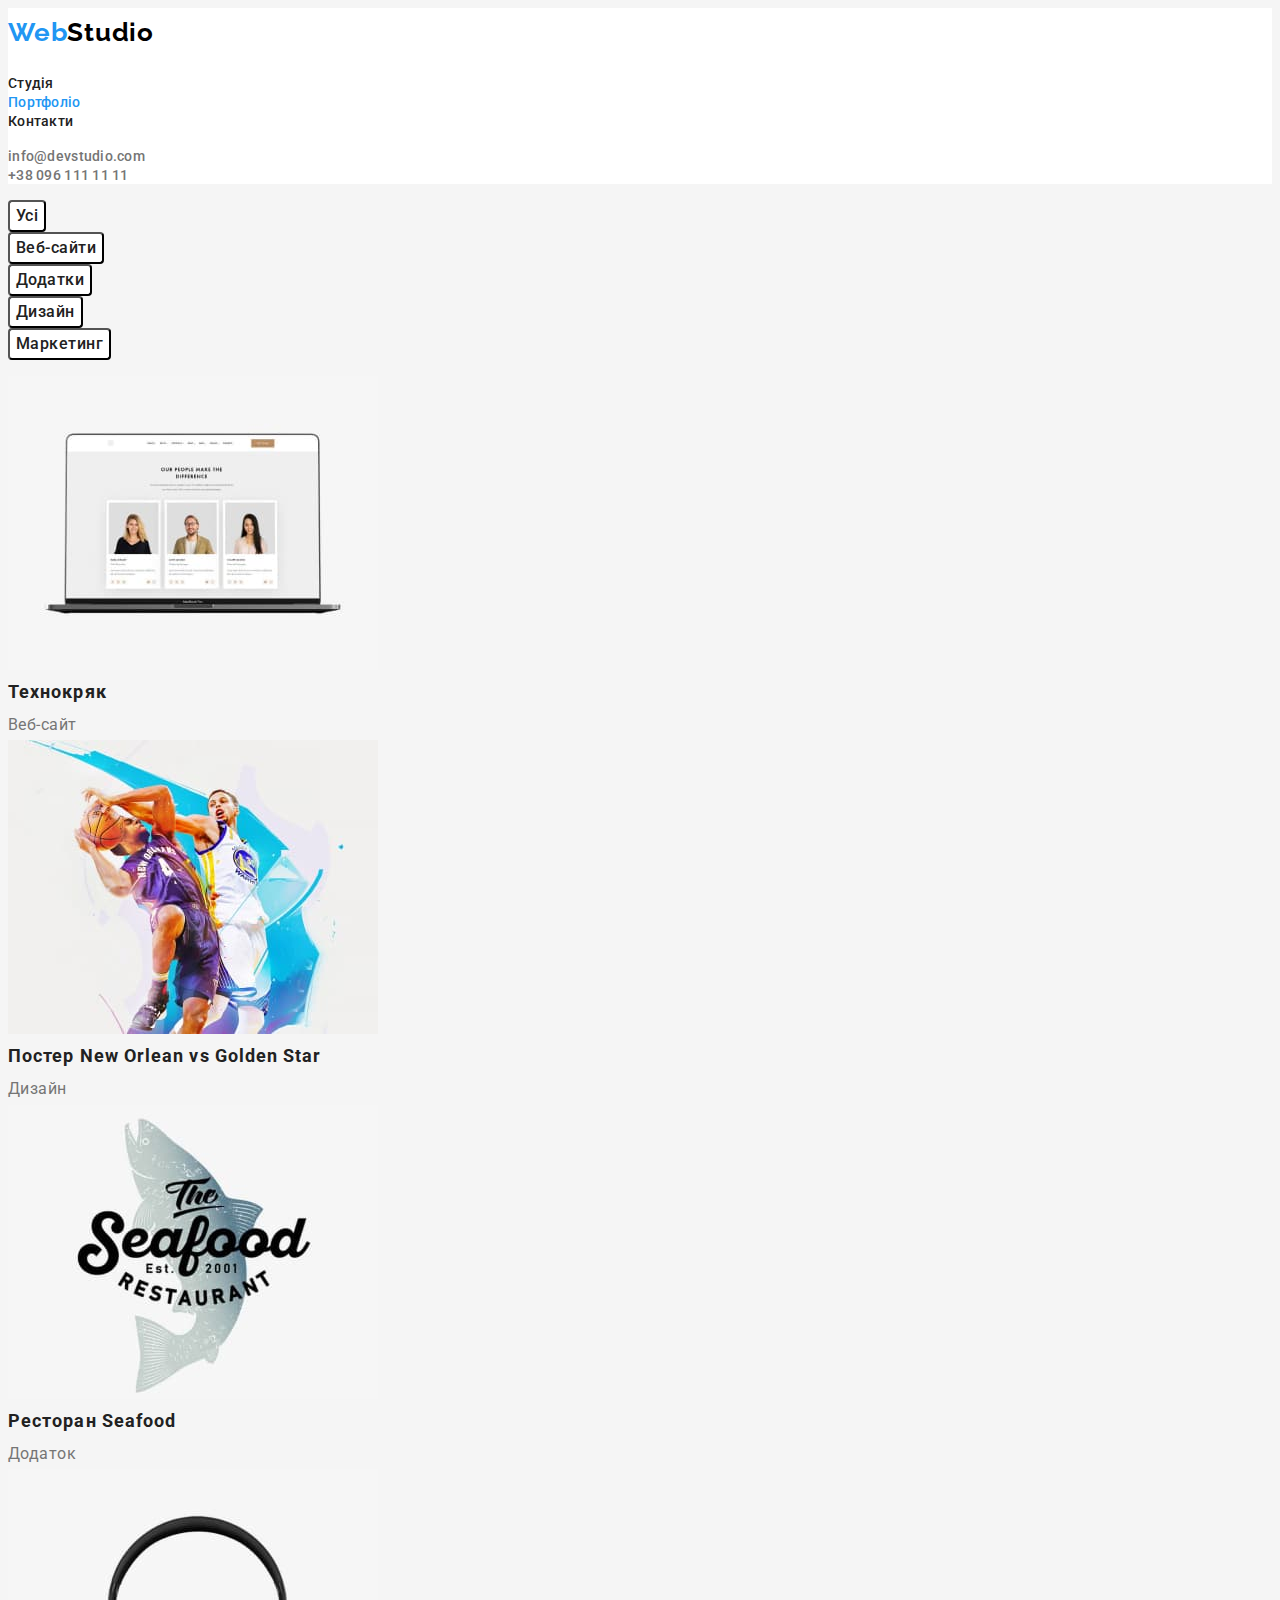
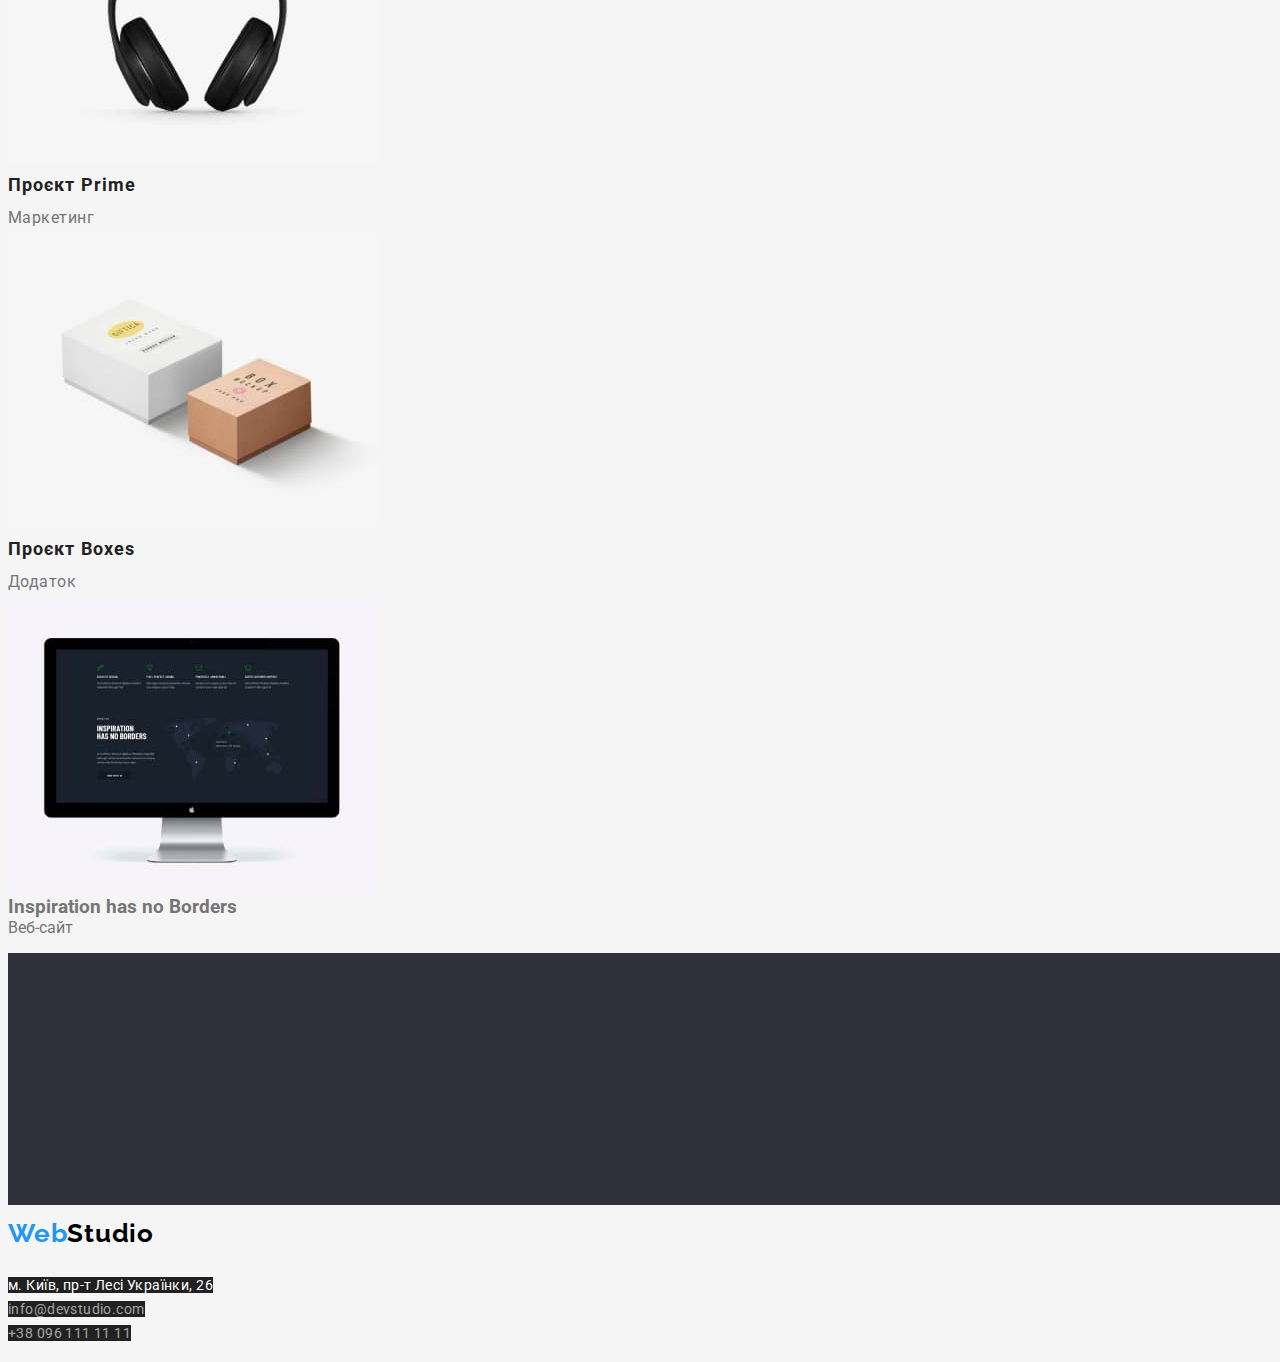
==== portfolio.html @ 6b1d0865 "start" ====
<!DOCTYPE html>
<html lang="uk">
  <head>
    <meta charset="UTF-8" />
    <meta http-equiv="X-UA-Compatible" content="IE=edge" />
    <meta name="viewport" content="width=device-width, initial-scale=1.0" />
    <title>Document</title>
    <link rel="preconnect" href="https://fonts.googleapis.com" />
    <link rel="preconnect" href="https://fonts.gstatic.com" crossorigin />
    <link
      href="https://fonts.googleapis.com/css2?family=Raleway:wght@700&family=Roboto:wght@400;500;700;900&display=swap"
      rel="stylesheet"
    />
    <link
      rel="stylesheet"
      href="https://cdnjs.cloudflare.com/ajax/libs/modern-normalize/1.1.0/modern-normalize.min.css"
      integrity="sha512-wpPYUAdjBVSE4KJnH1VR1HeZfpl1ub8YT/NKx4PuQ5NmX2tKuGu6U/JRp5y+Y8XG2tV+wKQpNHVUX03MfMFn9Q=="
      crossorigin="anonymous"
      referrerpolicy="no-referrer"
    />
    <link rel="stylesheet" href="./css/styles.css" />
  </head>
  <body>
    <header class="header">
      <div class="container">
        <nav>
          <!-- Логотип -->
          <a class="logo link" href="./index.html"
            ><span class="logo-header">Web</span>Studio
          </a>

          <ul class="site-nav list">
            <li>
              <a class="site-nav-item link" href="./index.html">Студія</a>
            </li>
            <li>
              <a class="site-nav-item link current" href="./portfolio.html"
                >Портфоліо</a
              >
            </li>
            <li><a class="site-nav-item link" href="">Контакти</a></li>
          </ul>
        </nav>

        <ul class="contacts list">
          <li>
            <a class="contacts-link link" href="mailto:info@devstudio.com"
              >info@devstudio.com</a
            >
          </li>
          <li>
            <a class="contacts-link link" href="tel:+380961111111"
              >+38 096 111 11 11</a
            >
          </li>
        </ul>
      </div>
    </header>
    <main>
      <section class="filter">
        <!-- <h2>Filter</h2> -->
        <ul class="list">
          <li>
            <button class="button-secondary filter-item link" type="button">
              Усі
            </button>
          </li>
          <li>
            <button class="button-secondary filter-item link" type="button">
              Веб-сайти
            </button>
          </li>
          <li>
            <button class="button-secondary filter-item link" type="button">
              Додатки
            </button>
          </li>
          <li>
            <button class="button-secondary filter-item link" type="button">
              Дизайн
            </button>
          </li>
          <li>
            <button class="button-secondary filter-item link" type="button">
              Маркетинг
            </button>
          </li>
        </ul>
        <ul class="list">
          <li>
            <img src="./images/port1.jpg" alt="три людини" width="370" />
            <h3 class="filter-title">Технокряк</h3>
            <p class="filter-text">Веб-сайт</p>
          </li>
          <li>
            <img src="./images/port2.jpg" alt="два баскетболіста" width="370" />
            <h3 class="filter-title">Постер New Orlean vs Golden Star</h3>
            <p class="filter-text">Дизайн</p>
          </li>
          <li>
            <img src="./images/port3.jpg" alt="логотип ресторану" width="370" />
            <h3 class="filter-title">Ресторан Seafood</h3>
            <p class="filter-text">Додаток</p>
          </li>
          <li>
            <img src="./images/port4.jpg" alt="навушники" width="370" />
            <h3 class="filter-title">Проєкт Prime</h3>
            <p class="filter-text">Маркетинг</p>
          </li>
          <li>
            <img src="./images/port5.jpg" alt="дві коробочки" width="370" />
            <h3 class="filter-title">Проєкт Boxes</h3>
            <p class="filter-text">Додаток</p>
          </li>
          <li>
            <img src="./images/port6.jpg" alt="монітор" width="370" />
            <h3>Inspiration has no Borders</h3>
            <p>Веб-сайт</p>
          </li>
        </ul>
      </section>
    </main>
    <footer>
      <img src="./images/Footer.jpg" alt="прямокутник футера" width="1600" />

      <!-- Логотип -->
      <a class="logo link" href="./index.html"
        ><span class="logo-footer">Web</span>Studio</a
      >
      <address>
        <ul class="list address">
          <li>
            <a
              class="address-link link place"
              href="https://goo.gl/maps/hLcqQ8hYVYnPVfHX9"
              target="_blank"
              rel="noopener noreferrer nofollow"
              >м. Київ, пр-т Лесі Українки, 26</a
            >
          </li>
          <li>
            <a class="address-link link" href="mailto:info@devstudio.com"
              >info@devstudio.com</a
            >
          </li>
          <li>
            <a class="address-link link" href="tel:+380961111111"
              >+38 096 111 11 11</a
            >
          </li>
        </ul>
      </address>
    </footer>
  </body>
</html>
---- css/styles.css ----
:root {
  --primary-text-color: #757575;
  --color-logo: #000000;
  --title-text-color: #212121;
  --accent-color: #2196f3;
  --color-btn: #ffffff;
  --primary-bg-color: #f5f5f5;
  --color-hero-text: #ffffff;
  --color-address-link: rgba(255, 255, 255, 0.6);
}

p,
h1,
h2,
h3,
h4,
h5,
h6 {
  margin: 0;
}

ul,
ol {
  padding-left: 0;
}

button {
  cursor: pointer;
}

body {
  font-family: "Roboto", "sans-serif";
  background-color: var(--primary-bg-color);
  color: var(--primary-text-color);
}

/* Section */
.hero-title,
.section-title,
.activity-title,
.team-title,
.filter-title {
  color: var(--title-text-color);
}

.header {
  background-color: #ffffff;
}

.list {
  list-style: none;
}

.link {
  text-decoration: none;
}

.contaniner {
  width: 1200px;
  padding-left: 15px;
  padding-right: 15px;
  background-color: aqua;   
}

/* Logo */

.logo-header,
.logo-footer {
  color: var(--accent-color);
}

.logo {
  font-family: "Raleway", "sans-serif";
  color: var(--color-logo);
  font-weight: 700;
  font-size: 26px;
  line-height: 1.9;
  letter-spacing: 0.03em;
}

a.logo.link:hover,
a.logo.link:focus {
  color: var(--accent-color);
}

/* site nav */
.site-nav-item,
.contacts-link {
  font-weight: 500;
  font-size: 14px;
  line-height: 1.2;
  letter-spacing: 0.02em;
}

.site-nav-item {
  color: var(--title-text-color);
}

.site-nav .link:hover,
.site-nav .link:focus,
.contacts .link:hover,
.contacts .link:focus {
  color: var(--accent-color);
}

/* Current */
.site-nav .link.current,
.filter .link.current {
  color: var(--accent-color);
}

/* Contacts */
.contacts-link {
  color: var(--primary-text-color);
}

/* hero */

.hero-title {
  color: var(--color-hero-text);
  background-color: #212121;
  font-weight: 900;
  font-size: 44px;
  line-height: 1.4;
  text-align: center;
  letter-spacing: 0.06em;
  text-transform: uppercase;
}

/* Button */
.button-primary {
  font-family: inherit;
  color: var(--color-btn);
  background-color: var(--accent-color);
  font-weight: 700;
  font-size: 16px;
  line-height: 1.88;
  box-shadow: 0px 4px 4px rgba(0, 0, 0, 0.15);
  border-radius: 4px;
  cursor: pointer;
  letter-spacing: 0.06em;
}

.button-secondary {
  font-family: inherit;
  color: var(--title-text-color);
  background-color: var(--color-btn);
  font-weight: 500;
  font-size: 16px;
  line-height: 1.62;
  border-radius: 4px;
  text-align: center;
  letter-spacing: 0.03em;
  cursor: pointer;
}

.button-primary:hover,
.button-primary:focus {
  font-family: inherit;
  color: var(--title-text-color);
  background-color: var(--color-btn);
  font-weight: 700;
  font-size: 16px;
  line-height: 1.9;
  border-radius: 4px;
}

/* Features */
.features-title {
  font-size: 14px;
  line-height: 1.14;
  letter-spacing: 0.03em;
  text-transform: uppercase;
}

.features-list .features-title {
  color: var(--title-text-color);
}

.features-text {
  font-size: 14px;
  line-height: 1.71;
  letter-spacing: 0.03em;
}

/* Activity */
.activity-title,
.team-title {
  font-size: 36px;
  line-height: 1.2;
  text-align: center;
  letter-spacing: 0.03em;
}

/* Team */
.team {
  background-color: #f5f4fa;
}

.team-list-title {
  color: var(--title-text-color);
  font-weight: 500;
  font-size: 16px;
  line-height: 1.2;
  text-align: center;
  letter-spacing: 0.03em;
}

.team-text {
  font-size: 16px;
  line-height: 1.2;
  text-align: center;
  letter-spacing: 0.03em;
}

/* Address */

.address-link {
  color: var(--color-address-link);
  font-style: normal;
  font-size: 14px;
  line-height: 1.71;
  letter-spacing: 0.03em;
  background-color: #212121;
}

.place {
  color: var(--color-hero-text);
  background-color: #212121;
}

.address-link:hover,
.address-link:focus {
  color: var(--accent-color);
}

/* Filter */
.button-secondary:hover,
.button-secondary:focus {
  font-family: inherit;
  color: var(--color-btn);
  background-color: var(--accent-color);
  font-weight: 700;
  font-size: 16px;
  line-height: 1.9;
}

.filter-title {
  font-size: 18px;
  line-height: 2;
  letter-spacing: 0.06em;
}

.filter-text {
  font-size: 16px;
  line-height: 1.9;
  letter-spacing: 0.03em;
}
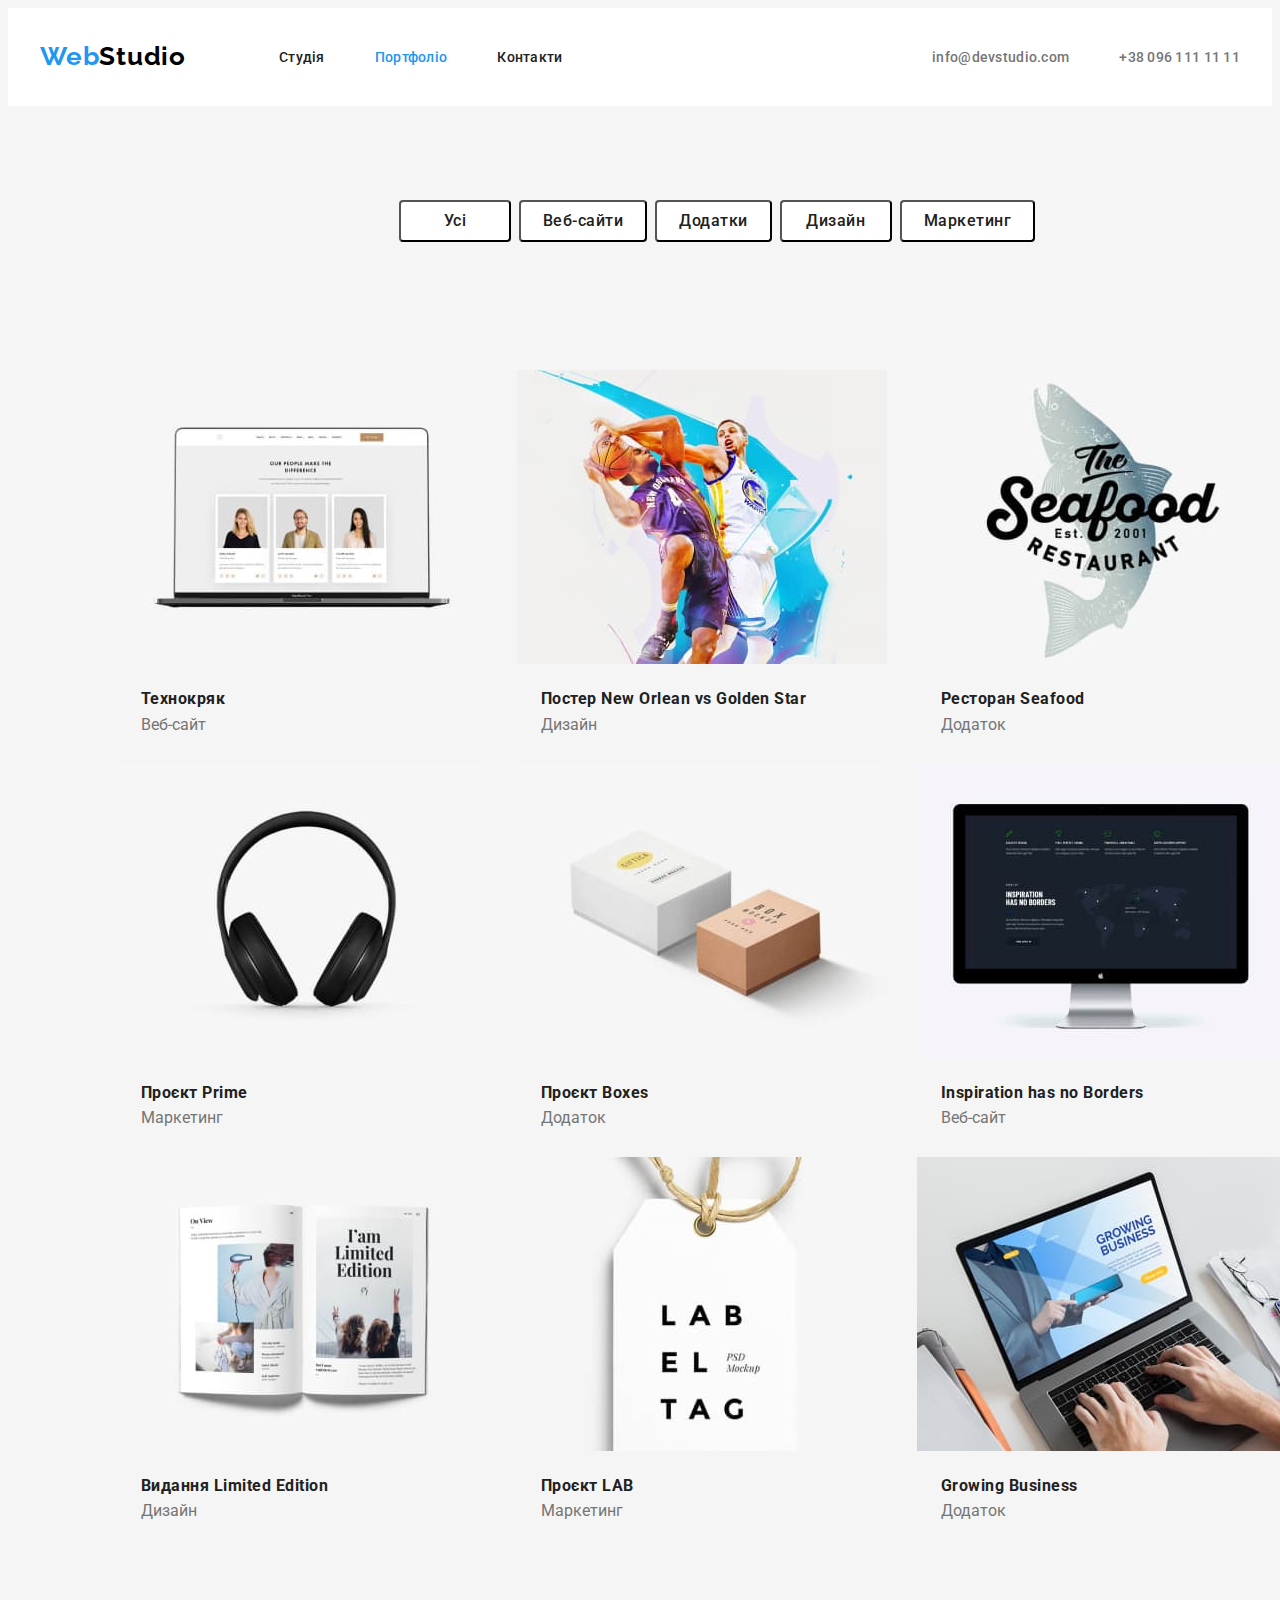
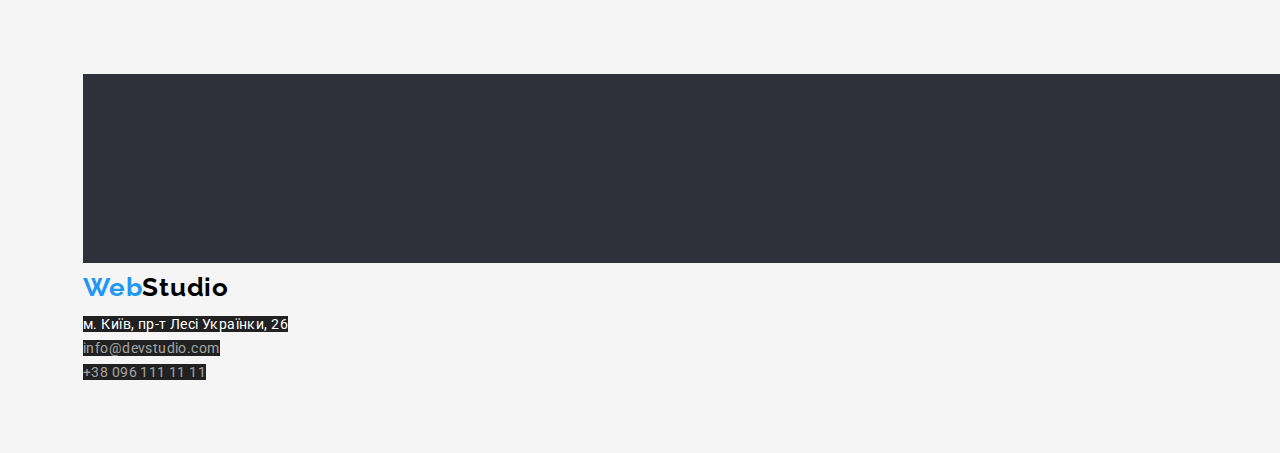
==== commit 88ccf3ea: "hw3" ====
--- a/portfolio.html
+++ b/portfolio.html
@@ -22,10 +22,10 @@
   </head>
   <body>
     <header class="header">
-      <div class="container">
-        <nav>
+      <div class="container header-container">
+        <nav class="header-nav">
           <!-- Логотип -->
-          <a class="logo link" href="./index.html"
+          <a class="logo logo-nav link" href="./index.html"
             ><span class="logo-header">Web</span>Studio
           </a>
 
@@ -33,11 +33,13 @@
             <li>
               <a class="site-nav-item link" href="./index.html">Студія</a>
             </li>
+
             <li>
               <a class="site-nav-item link current" href="./portfolio.html"
                 >Портфоліо</a
               >
             </li>
+
             <li><a class="site-nav-item link" href="">Контакти</a></li>
           </ul>
         </nav>
@@ -48,6 +50,7 @@
               >info@devstudio.com</a
             >
           </li>
+
           <li>
             <a class="contacts-link link" href="tel:+380961111111"
               >+38 096 111 11 11</a
@@ -57,99 +60,175 @@
       </div>
     </header>
     <main>
+      <!--Filter -->
       <section class="filter">
-        <!-- <h2>Filter</h2> -->
-        <ul class="list">
-          <li>
-            <button class="button-secondary filter-item link" type="button">
-              Усі
-            </button>
-          </li>
-          <li>
-            <button class="button-secondary filter-item link" type="button">
-              Веб-сайти
-            </button>
-          </li>
-          <li>
-            <button class="button-secondary filter-item link" type="button">
-              Додатки
-            </button>
-          </li>
-          <li>
-            <button class="button-secondary filter-item link" type="button">
-              Дизайн
-            </button>
-          </li>
-          <li>
-            <button class="button-secondary filter-item link" type="button">
-              Маркетинг
-            </button>
-          </li>
-        </ul>
-        <ul class="list">
-          <li>
-            <img src="./images/port1.jpg" alt="три людини" width="370" />
-            <h3 class="filter-title">Технокряк</h3>
-            <p class="filter-text">Веб-сайт</p>
-          </li>
-          <li>
-            <img src="./images/port2.jpg" alt="два баскетболіста" width="370" />
-            <h3 class="filter-title">Постер New Orlean vs Golden Star</h3>
-            <p class="filter-text">Дизайн</p>
-          </li>
-          <li>
-            <img src="./images/port3.jpg" alt="логотип ресторану" width="370" />
-            <h3 class="filter-title">Ресторан Seafood</h3>
-            <p class="filter-text">Додаток</p>
-          </li>
-          <li>
-            <img src="./images/port4.jpg" alt="навушники" width="370" />
-            <h3 class="filter-title">Проєкт Prime</h3>
-            <p class="filter-text">Маркетинг</p>
-          </li>
-          <li>
-            <img src="./images/port5.jpg" alt="дві коробочки" width="370" />
-            <h3 class="filter-title">Проєкт Boxes</h3>
-            <p class="filter-text">Додаток</p>
-          </li>
-          <li>
-            <img src="./images/port6.jpg" alt="монітор" width="370" />
-            <h3>Inspiration has no Borders</h3>
-            <p>Веб-сайт</p>
-          </li>
-        </ul>
+        <div class="container">
+          <ul class="list list-filter">
+            <li class="filter-btn">
+              <button class="button-secondary filter-item link" type="button">
+                Усі
+              </button>
+            </li>
+
+            <li class="filter-btn">
+              <button class="button-secondary filter-item link" type="button">
+                Веб-сайти
+              </button>
+            </li>
+
+            <li class="filter-btn">
+              <button class="button-secondary filter-item link" type="button">
+                Додатки
+              </button>
+            </li>
+
+            <li class="filter-btn">
+              <button class="button-secondary filter-item link" type="button">
+                Дизайн
+              </button>
+            </li>
+
+            <li class="filter-btn">
+              <button class="button-secondary filter-item link" type="button">
+                Маркетинг
+              </button>
+            </li>
+          </ul>
+        </div>
+      </section>
+
+      <!-- Наші проекти -->
+      <section class="projects">
+        <div class="container">
+          <ul class="list list-projects">
+            <li class="item-projects">
+              <img src="./images/port1.jpg" alt="три людини" width="370" />
+              <div class="item-projects-group">
+                <h3 class="projects-title">Технокряк</h3>
+                <p class="projects-text">Веб-сайт</p>
+              </div>
+            </li>
+
+            <li class="item-projects">
+              <img
+                src="./images/port2.jpg"
+                alt="два баскетболіста"
+                width="370"
+              />
+              <div class="item-projects-group">
+                <h3 class="projects-title">Постер New Orlean vs Golden Star</h3>
+                <p class="projects-text">Дизайн</p>
+              </div>
+            </li>
+
+            <li class="item-projects">
+              <img
+                src="./images/port3.jpg"
+                alt="логотип ресторану"
+                width="370"
+              />
+              <div class="item-projects-group">
+                <h3 class="projects-title">Ресторан Seafood</h3>
+                <p class="projects-text">Додаток</p>
+              </div>
+            </li>
+
+            <li class="item-projects">
+              <img src="./images/port4.jpg" alt="навушники" width="370" />
+              <div class="item-projects-group">
+                <h3 class="projects-title">Проєкт Prime</h3>
+                <p class="projects-text">Маркетинг</p>
+              </div>
+            </li>
+
+            <li class="item-projects">
+              <img src="./images/port5.jpg" alt="дві коробочки" width="370" />
+              <div class="item-projects-group">
+                <h3 class="projects-title">Проєкт Boxes</h3>
+                <p class="projects-text">Додаток</p>
+              </div>
+            </li>
+
+            <li class="item-projects">
+              <img src="./images/port6.jpg" alt="монітор" width="370" />
+              <div class="item-projects-group">
+                <h3 class="projects-title">Inspiration has no Borders</h3>
+                <p class="projects-text">Веб-сайт</p>
+              </div>
+            </li>
+
+            <li class="item-projects">
+              <img src="./images/port7.jpg" alt="відкрита книга" width="370" />
+              <div class="item-projects-group">
+                <h3 class="projects-title">Видання Limited Edition</h3>
+                <p class="projects-text">Дизайн</p>
+              </div>
+            </li>
+
+            <li class="item-projects">
+              <img src="./images/port8.jpg" alt="бірка" width="370" />
+              <div class="item-projects-group">
+                <h3 class="projects-title">Проєкт LAB</h3>
+                <p class="projects-text">Маркетинг</p>
+              </div>
+            </li>
+
+            <li class="item-projects">
+              <img
+                src="./images/port9.jpg"
+                alt="робота за ноутом"
+                width="370"
+              />
+              <div class="item-projects-group">
+                <h3 class="projects-title">Growing Business</h3>
+                <p class="projects-text">Додаток</p>
+              </div>
+            </li>
+          </ul>
+        </div>
       </section>
     </main>
+
+    <!-- Футер -->
     <footer>
-      <img src="./images/Footer.jpg" alt="прямокутник футера" width="1600" />
-
-      <!-- Логотип -->
-      <a class="logo link" href="./index.html"
-        ><span class="logo-footer">Web</span>Studio</a
-      >
-      <address>
-        <ul class="list address">
-          <li>
-            <a
-              class="address-link link place"
-              href="https://goo.gl/maps/hLcqQ8hYVYnPVfHX9"
-              target="_blank"
-              rel="noopener noreferrer nofollow"
-              >м. Київ, пр-т Лесі Українки, 26</a
-            >
-          </li>
-          <li>
-            <a class="address-link link" href="mailto:info@devstudio.com"
-              >info@devstudio.com</a
-            >
-          </li>
-          <li>
-            <a class="address-link link" href="tel:+380961111111"
-              >+38 096 111 11 11</a
-            >
-          </li>
-        </ul>
-      </address>
+      <section class="footer">
+        <div class="container">
+          <img
+            src="./images/Footer.jpg"
+            alt="прямокутник футера"
+            width="1600"
+          />
+
+          <!-- Логотип -->
+          <a class="logo link" href="./index.html"
+            ><span class="logo-footer">Web</span>Studio</a
+          >
+          <address>
+            <ul class="list address">
+              <li>
+                <a
+                  class="address-link link place"
+                  href="https://goo.gl/maps/hLcqQ8hYVYnPVfHX9"
+                  target="_blank"
+                  rel="noopener noreferrer nofollow"
+                  >м. Київ, пр-т Лесі Українки, 26</a
+                >
+              </li>
+
+              <li>
+                <a class="address-link link" href="mailto:info@devstudio.com"
+                  >info@devstudio.com</a
+                >
+              </li>
+              <li>
+                <a class="address-link link" href="tel:+380961111111"
+                  >+38 096 111 11 11</a
+                >
+              </li>
+            </ul>
+          </address>
+        </div>
+      </section>
     </footer>
   </body>
 </html>
--- a/css/styles.css
+++ b/css/styles.css
@@ -21,11 +21,18 @@
 
 ul,
 ol {
+  margin: 0;
   padding-left: 0;
 }
 
 button {
   cursor: pointer;
+}
+
+img {
+  display: block;
+  max-width: 100%;
+  height: auto;
 }
 
 body {
@@ -35,16 +42,24 @@
 }
 
 /* Section */
+
+section {
+  padding: 94px;
+}
+
 .hero-title,
 .section-title,
 .activity-title,
 .team-title,
-.filter-title {
+.filter-title,
+.projects-title {
   color: var(--title-text-color);
 }
 
 .header {
   background-color: #ffffff;
+  padding-top: 24px;
+  padding-bottom: 25px;
 }
 
 .list {
@@ -55,15 +70,40 @@
   text-decoration: none;
 }
 
-.contaniner {
+.container {
   width: 1200px;
   padding-left: 15px;
   padding-right: 15px;
-  background-color: aqua;   
+  margin: 0 auto;
+  align-items: center;
+}
+
+.header-container {
+  display: flex;
+  align-items: center;
+}
+
+.header-nav {
+  display: flex;
+  align-items: center;
+}
+
+.site-nav {
+  display: flex;
+  gap: 50px;
+}
+
+.logo-nav {
+  margin-right: 93px;
+}
+
+.contacts {
+  display: flex;
+  margin-left: auto;
+  gap: 50px;
 }
 
 /* Logo */
-
 .logo-header,
 .logo-footer {
   color: var(--accent-color);
@@ -115,33 +155,48 @@
 }
 
 /* hero */
+.hero {
+  padding: 210px 429px 200px 475px;
+  text-align: center;
+  background-color: #212121;
+}
 
 .hero-title {
+  margin-bottom: 30px;
+  margin-left: auto;
+  margin-right: auto;
+  max-width: 696px;
+
   color: var(--color-hero-text);
-  background-color: #212121;
   font-weight: 900;
   font-size: 44px;
   line-height: 1.4;
-  text-align: center;
   letter-spacing: 0.06em;
   text-transform: uppercase;
 }
 
 /* Button */
 .button-primary {
+  border-radius: 4px;
+  min-width: 216px;
+
   font-family: inherit;
   color: var(--color-btn);
   background-color: var(--accent-color);
   font-weight: 700;
   font-size: 16px;
   line-height: 1.88;
+  text-align: center;
   box-shadow: 0px 4px 4px rgba(0, 0, 0, 0.15);
-  border-radius: 4px;
+  letter-spacing: 0.06em;
   cursor: pointer;
-  letter-spacing: 0.06em;
 }
 
 .button-secondary {
+  display: block;
+  padding: 6px 22px;
+  min-width: 112px;
+
   font-family: inherit;
   color: var(--title-text-color);
   background-color: var(--color-btn);
@@ -166,7 +221,13 @@
 }
 
 /* Features */
+.features-list {
+  display: flex;
+  gap: 30px;
+}
+
 .features-title {
+  margin-bottom: 10px;
   font-size: 14px;
   line-height: 1.14;
   letter-spacing: 0.03em;
@@ -184,8 +245,24 @@
 }
 
 /* Activity */
+.activity {
+  padding-top: 0;
+}
+
+.team-list {
+  display: flex;
+  gap: 30px;
+}
+
+.list-activity {
+  display: flex;
+  gap: 30px;
+}
+
 .activity-title,
 .team-title {
+  margin-bottom: 50px;
+
   font-size: 36px;
   line-height: 1.2;
   text-align: center;
@@ -198,6 +275,8 @@
 }
 
 .team-list-title {
+  margin-bottom: 10px;
+
   color: var(--title-text-color);
   font-weight: 500;
   font-size: 16px;
@@ -212,10 +291,16 @@
   text-align: center;
   letter-spacing: 0.03em;
 }
-
+.footer {
+  padding: 60px;
+}
+.footer .logo {
+  margin-bottom: 20px;
+}
 /* Address */
-
 .address-link {
+  margin-bottom: 9px;
+
   color: var(--color-address-link);
   font-style: normal;
   font-size: 14px;
@@ -235,6 +320,18 @@
 }
 
 /* Filter */
+.list-filter {
+  display: flex;
+  gap: 8px;
+  align-items: center;
+  justify-content: center;
+}
+
+.filter-btn:first-child .button-secondary {
+  max-width: 73px;
+  padding: 6px 25px;
+}
+
 .button-secondary:hover,
 .button-secondary:focus {
   font-family: inherit;
@@ -245,14 +342,45 @@
   line-height: 1.9;
 }
 
-.filter-title {
+.filter-title,
+.projects-title {
   font-size: 18px;
   line-height: 2;
   letter-spacing: 0.06em;
 }
 
-.filter-text {
+.filter-text,
+.projects-title {
   font-size: 16px;
   line-height: 1.9;
   letter-spacing: 0.03em;
 }
+
+/* Projects */
+.list-projects {
+  display: flex;
+  flex-wrap: wrap;
+}
+
+.projects {
+  padding-top: 34px;
+}
+
+.item-projects-group {
+  padding: 20px 24px;
+}
+.item-projects {
+  margin-right: 30px;
+  margin-bottom: 30px;
+}
+
+.item-projects:nth-child(3n) {
+  margin-right: 0px;
+}
+
+.item-projects:nth-last-child(-n + 3) {
+  margin-bottom: 0px;
+}
+.item-projects-group:nth-last-child(-n + 3) {
+  padding-bottom: 0px;
+}
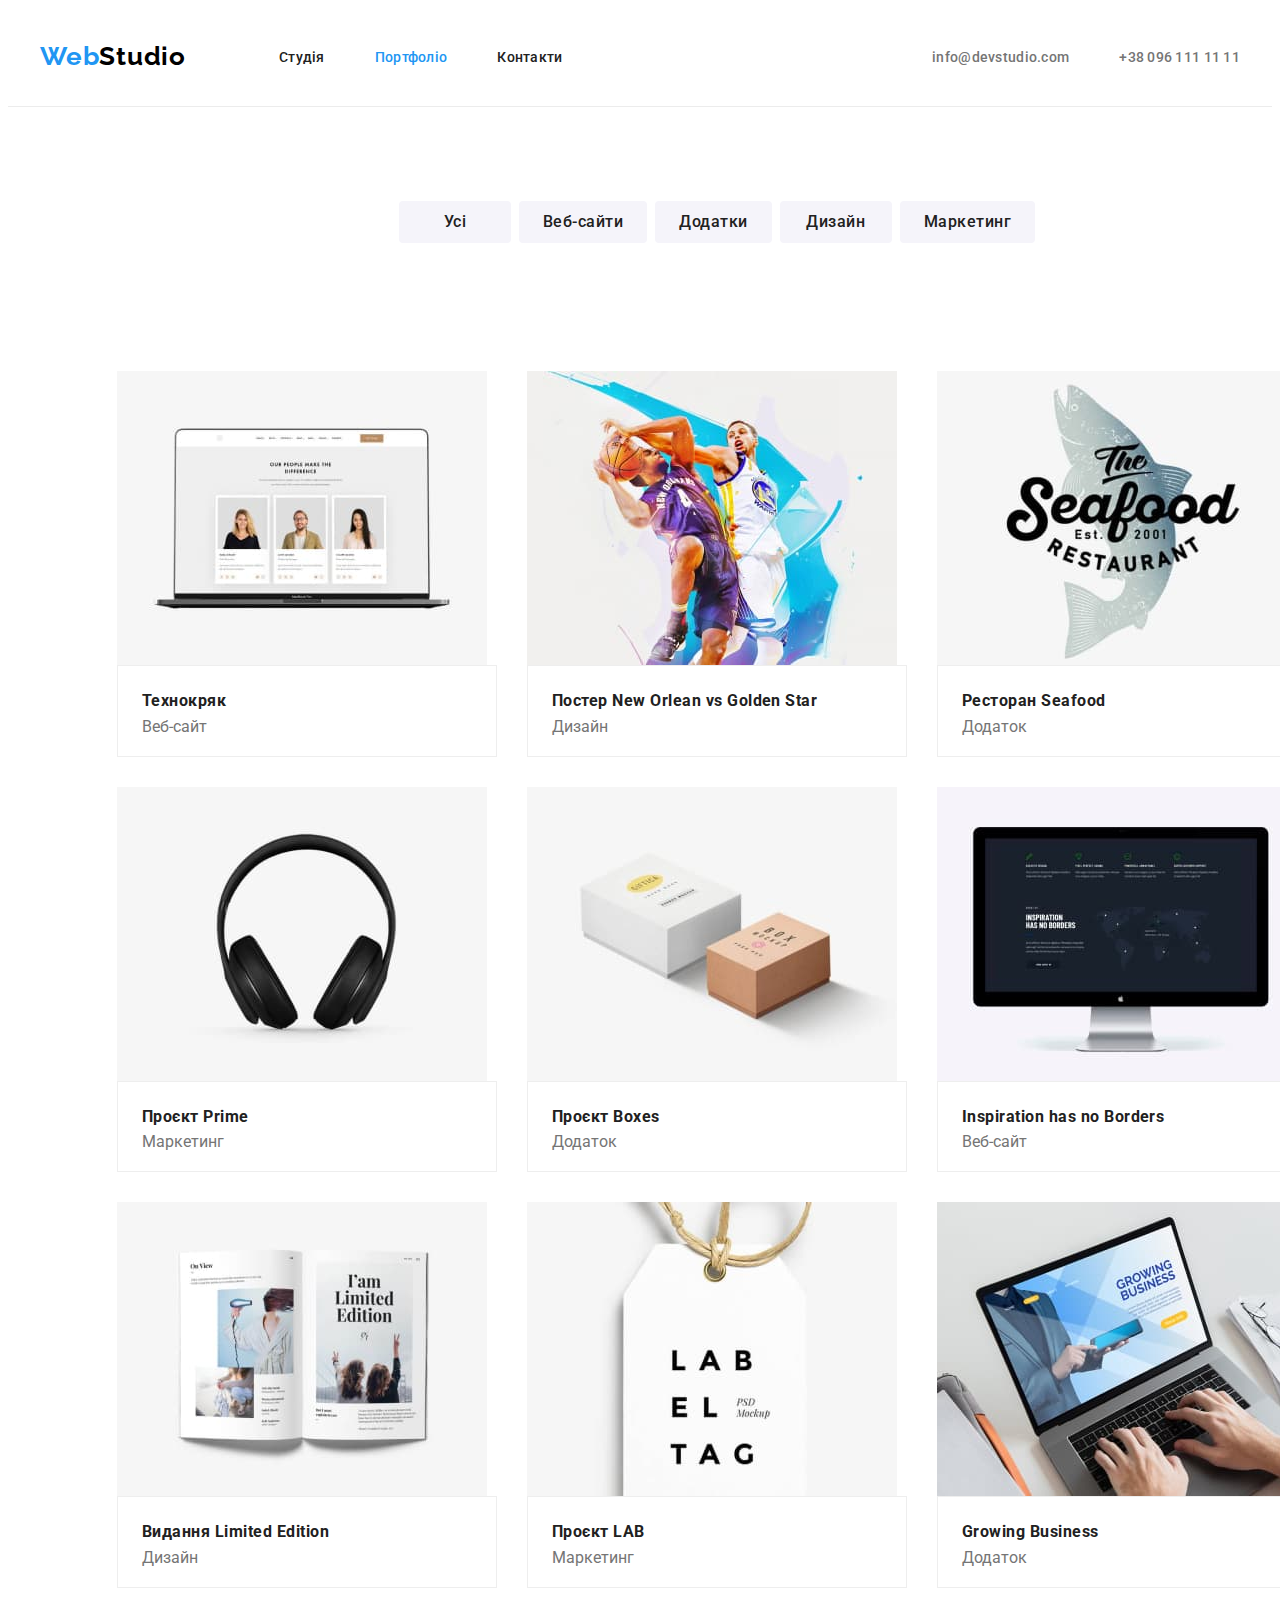
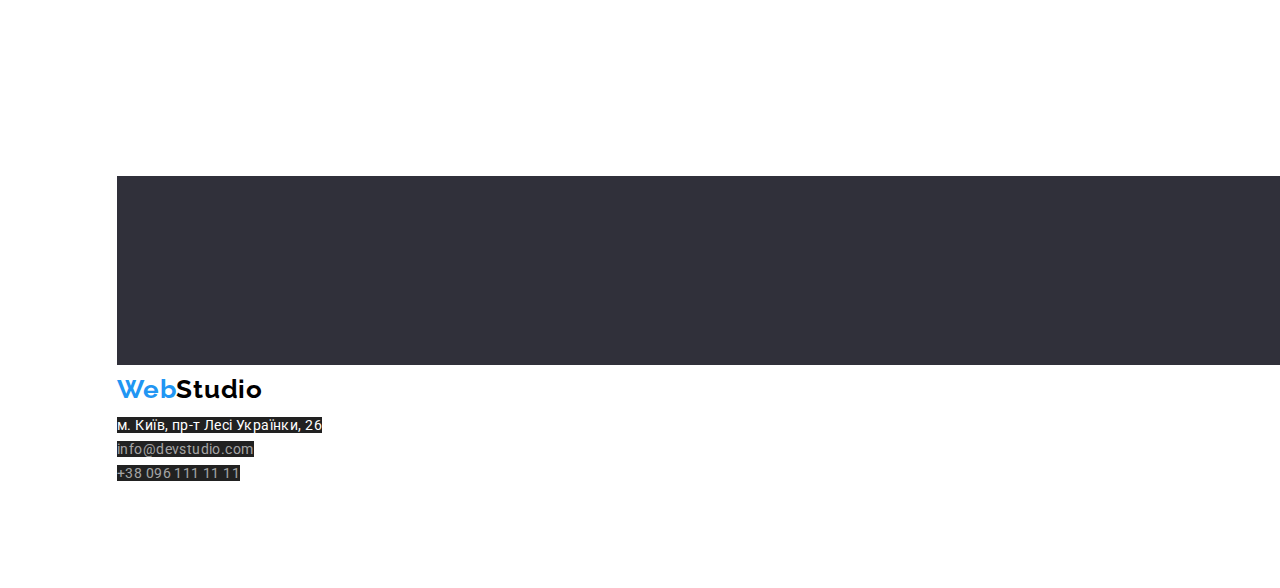
==== commit 891140d8: "hw3prepared" ====
--- a/portfolio.html
+++ b/portfolio.html
@@ -60,8 +60,9 @@
       </div>
     </header>
     <main>
-      <!--Filter -->
+      <!--Фільтри -->
       <section class="filter">
+        <h2 class="visually-hidden">Filter</h2>
         <div class="container">
           <ul class="list list-filter">
             <li class="filter-btn">
@@ -191,14 +192,14 @@
 
     <!-- Футер -->
     <footer>
-      <section class="footer">
+      <section>
+        <h2 class="visually-hidden">Footer</h2>
         <div class="container">
           <img
             src="./images/Footer.jpg"
             alt="прямокутник футера"
             width="1600"
           />
-
           <!-- Логотип -->
           <a class="logo link" href="./index.html"
             ><span class="logo-footer">Web</span>Studio</a
--- a/css/styles.css
+++ b/css/styles.css
@@ -3,8 +3,8 @@
   --color-logo: #000000;
   --title-text-color: #212121;
   --accent-color: #2196f3;
-  --color-btn: #ffffff;
-  --primary-bg-color: #f5f5f5;
+  --color-btn: #F5F4FA;
+  --primary-bg-color: #FFFFFF;
   --color-hero-text: #ffffff;
   --color-address-link: rgba(255, 255, 255, 0.6);
 }
@@ -41,6 +41,20 @@
   color: var(--primary-text-color);
 }
 
+/* Hidden header */
+.visually-hidden {
+  position: absolute;
+  white-space: nowrap;
+  width: 1px;
+  height: 1px;
+  overflow: hidden;
+  border: 0;
+  padding: 0;
+  clip: rect(0 0 0 0);
+  clip-path: inset(50%);
+  margin: -1px;
+}
+
 /* Section */
 
 section {
@@ -60,6 +74,7 @@
   background-color: #ffffff;
   padding-top: 24px;
   padding-bottom: 25px;
+  border-bottom: 1px solid #ECECEC;
 }
 
 .list {
@@ -202,11 +217,12 @@
   background-color: var(--color-btn);
   font-weight: 500;
   font-size: 16px;
-  line-height: 1.62;
+  line-height: 1.63;
   border-radius: 4px;
   text-align: center;
   letter-spacing: 0.03em;
   cursor: pointer;
+  border-color: transparent;
 }
 
 .button-primary:hover,
@@ -216,120 +232,8 @@
   background-color: var(--color-btn);
   font-weight: 700;
   font-size: 16px;
-  line-height: 1.9;
+  line-height: 1.88;
   border-radius: 4px;
-}
-
-/* Features */
-.features-list {
-  display: flex;
-  gap: 30px;
-}
-
-.features-title {
-  margin-bottom: 10px;
-  font-size: 14px;
-  line-height: 1.14;
-  letter-spacing: 0.03em;
-  text-transform: uppercase;
-}
-
-.features-list .features-title {
-  color: var(--title-text-color);
-}
-
-.features-text {
-  font-size: 14px;
-  line-height: 1.71;
-  letter-spacing: 0.03em;
-}
-
-/* Activity */
-.activity {
-  padding-top: 0;
-}
-
-.team-list {
-  display: flex;
-  gap: 30px;
-}
-
-.list-activity {
-  display: flex;
-  gap: 30px;
-}
-
-.activity-title,
-.team-title {
-  margin-bottom: 50px;
-
-  font-size: 36px;
-  line-height: 1.2;
-  text-align: center;
-  letter-spacing: 0.03em;
-}
-
-/* Team */
-.team {
-  background-color: #f5f4fa;
-}
-
-.team-list-title {
-  margin-bottom: 10px;
-
-  color: var(--title-text-color);
-  font-weight: 500;
-  font-size: 16px;
-  line-height: 1.2;
-  text-align: center;
-  letter-spacing: 0.03em;
-}
-
-.team-text {
-  font-size: 16px;
-  line-height: 1.2;
-  text-align: center;
-  letter-spacing: 0.03em;
-}
-.footer {
-  padding: 60px;
-}
-.footer .logo {
-  margin-bottom: 20px;
-}
-/* Address */
-.address-link {
-  margin-bottom: 9px;
-
-  color: var(--color-address-link);
-  font-style: normal;
-  font-size: 14px;
-  line-height: 1.71;
-  letter-spacing: 0.03em;
-  background-color: #212121;
-}
-
-.place {
-  color: var(--color-hero-text);
-  background-color: #212121;
-}
-
-.address-link:hover,
-.address-link:focus {
-  color: var(--accent-color);
-}
-
-/* Filter */
-.list-filter {
-  display: flex;
-  gap: 8px;
-  align-items: center;
-  justify-content: center;
-}
-
-.filter-btn:first-child .button-secondary {
-  max-width: 73px;
-  padding: 6px 25px;
 }
 
 .button-secondary:hover,
@@ -337,10 +241,143 @@
   font-family: inherit;
   color: var(--color-btn);
   background-color: var(--accent-color);
-  font-weight: 700;
-  font-size: 16px;
-  line-height: 1.9;
-}
+  font-weight: 500;
+  font-size: 16px;
+  line-height: 1.63;
+  border-radius: 4px;
+}
+
+/* Features */
+.features-list {
+  display: flex;
+  gap: 30px;
+}
+
+.features-title {
+  margin-bottom: 10px;
+  font-size: 14px;
+  line-height: 1.14;
+  letter-spacing: 0.03em;
+  text-transform: uppercase;
+}
+
+.features-list .features-title {
+  color: var(--title-text-color);
+}
+
+.features-text {
+  font-size: 14px;
+  line-height: 1.71;
+  letter-spacing: 0.03em;
+}
+
+/* Activity */
+.activity {
+  padding-top: 0;
+}
+
+.list-activity {
+  display: flex;
+  gap: 30px;
+}
+
+.list-activity-item {
+  width: calc((100% - 60px) / 3);
+}
+
+.activity-title,
+.team-title {
+  margin-bottom: 50px;
+
+  font-size: 36px;
+  line-height: 1.2;
+  text-align: center;
+  letter-spacing: 0.03em;
+}
+
+/* Team */
+.team {
+  background-color: #f5f4fa;
+}
+
+.team-card-content {
+  padding-bottom: 30px;
+}
+
+.team-list {
+  display: flex;
+  gap: 30px;
+}
+
+.team-list-item {
+  width: calc((100% - 90px) / 4);
+  box-shadow: 0px 1px 3px rgba(0, 0, 0, 0.12), 0px 1px 1px rgba(0, 0, 0, 0.14), 0px 2px 1px rgba(0, 0, 0, 0.2);
+border-radius: 0px 0px 4px 4px;
+
+background-color: var(--primary-bg-color);
+
+}
+
+.team-list-title {
+  margin-top: 30px;
+
+  color: var(--title-text-color);
+  font-weight: 500;
+  font-size: 16px;
+  line-height: 1.2;
+  text-align: center;
+  letter-spacing: 0.03em;
+}
+
+.team-text {
+margin-top: 10px;
+
+  font-size: 16px;
+  line-height: 1.2;
+  text-align: center;
+  letter-spacing: 0.03em;
+}
+.footer {
+  padding: 60px;
+}
+.footer .logo {
+  margin-bottom: 20px;
+}
+/* Address */
+.address-link {
+  margin-bottom: 9px;
+
+  color: var(--color-address-link);
+  font-style: normal;
+  font-size: 14px;
+  line-height: 1.71;
+  letter-spacing: 0.03em;
+  background-color: #212121;
+}
+
+.place {
+  color: var(--color-hero-text);
+  background-color: #212121;
+}
+
+.address-link:hover,
+.address-link:focus {
+  color: var(--accent-color);
+}
+
+/* Filter */
+.list-filter {
+  display: flex;
+  gap: 8px;
+  align-items: center;
+  justify-content: center;
+}
+
+.filter-btn:first-child .button-secondary {
+  max-width: 73px;
+  padding: 6px 25px;
+}
+
 
 .filter-title,
 .projects-title {
@@ -368,8 +405,12 @@
 
 .item-projects-group {
   padding: 20px 24px;
+  
+  border: 1px solid #EEEEEE;
+
 }
 .item-projects {
+  width: calc((100% - 60px) / 3);
   margin-right: 30px;
   margin-bottom: 30px;
 }
@@ -381,6 +422,3 @@
 .item-projects:nth-last-child(-n + 3) {
   margin-bottom: 0px;
 }
-.item-projects-group:nth-last-child(-n + 3) {
-  padding-bottom: 0px;
-}
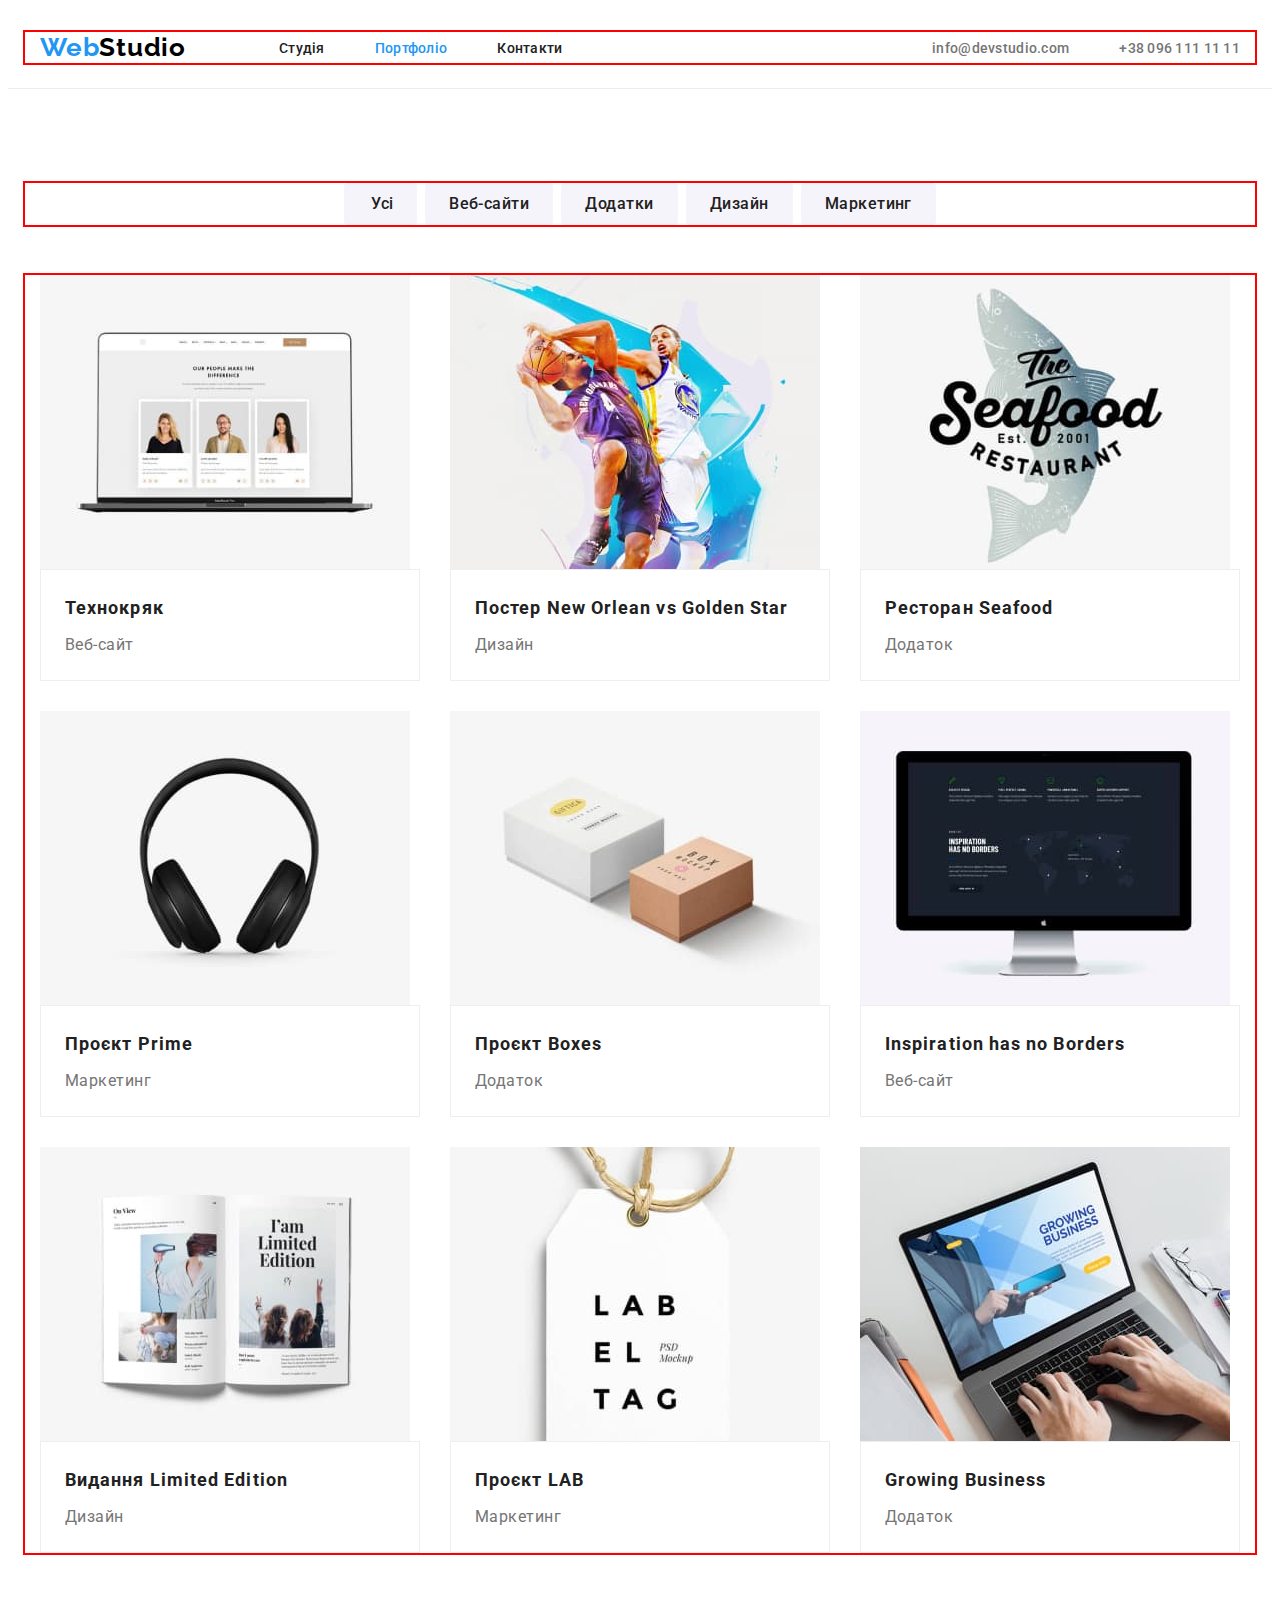
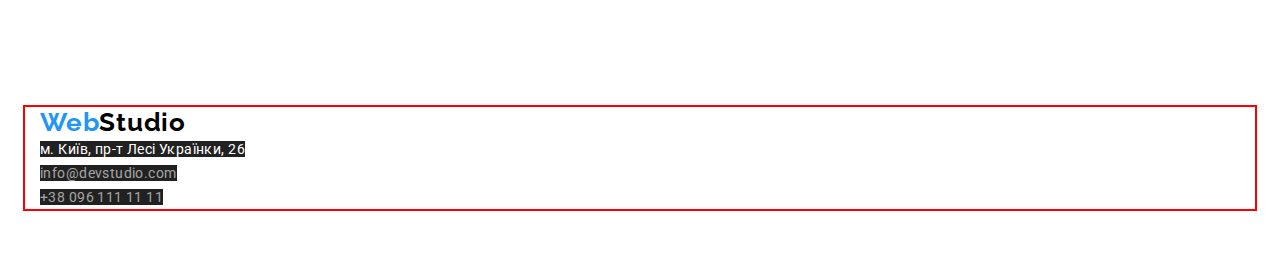
==== commit 086895ec: "hw3_fixed" ====
--- a/portfolio.html
+++ b/portfolio.html
@@ -96,10 +96,8 @@
             </li>
           </ul>
         </div>
-      </section>
-
-      <!-- Наші проекти -->
-      <section class="projects">
+
+        <!-- Наші проекти -->
         <div class="container">
           <ul class="list list-projects">
             <li class="item-projects">
@@ -192,44 +190,41 @@
 
     <!-- Футер -->
     <footer>
-      <section>
-        <h2 class="visually-hidden">Footer</h2>
-        <div class="container">
-          <img
+      <div class="container">
+        <!-- <img
             src="./images/Footer.jpg"
             alt="прямокутник футера"
             width="1600"
-          />
-          <!-- Логотип -->
-          <a class="logo link" href="./index.html"
-            ><span class="logo-footer">Web</span>Studio</a
-          >
-          <address>
-            <ul class="list address">
-              <li>
-                <a
-                  class="address-link link place"
-                  href="https://goo.gl/maps/hLcqQ8hYVYnPVfHX9"
-                  target="_blank"
-                  rel="noopener noreferrer nofollow"
-                  >м. Київ, пр-т Лесі Українки, 26</a
-                >
-              </li>
-
-              <li>
-                <a class="address-link link" href="mailto:info@devstudio.com"
-                  >info@devstudio.com</a
-                >
-              </li>
-              <li>
-                <a class="address-link link" href="tel:+380961111111"
-                  >+38 096 111 11 11</a
-                >
-              </li>
-            </ul>
-          </address>
-        </div>
-      </section>
+          /> -->
+        <!-- Логотип -->
+        <a class="logo link" href="./index.html"
+          ><span class="logo-footer">Web</span>Studio</a
+        >
+        <address>
+          <ul class="list address">
+            <li>
+              <a
+                class="address-link link place"
+                href="https://goo.gl/maps/hLcqQ8hYVYnPVfHX9"
+                target="_blank"
+                rel="noopener noreferrer nofollow"
+                >м. Київ, пр-т Лесі Українки, 26</a
+              >
+            </li>
+
+            <li>
+              <a class="address-link link" href="mailto:info@devstudio.com"
+                >info@devstudio.com</a
+              >
+            </li>
+            <li>
+              <a class="address-link link" href="tel:+380961111111"
+                >+38 096 111 11 11</a
+              >
+            </li>
+          </ul>
+        </address>
+      </div>
     </footer>
   </body>
 </html>
--- a/css/styles.css
+++ b/css/styles.css
@@ -3,8 +3,8 @@
   --color-logo: #000000;
   --title-text-color: #212121;
   --accent-color: #2196f3;
-  --color-btn: #F5F4FA;
-  --primary-bg-color: #FFFFFF;
+  --color-btn: #f5f4fa;
+  --primary-bg-color: #ffffff;
   --color-hero-text: #ffffff;
   --color-address-link: rgba(255, 255, 255, 0.6);
 }
@@ -58,7 +58,7 @@
 /* Section */
 
 section {
-  padding: 94px;
+  padding: 94px 0;
 }
 
 .hero-title,
@@ -74,7 +74,7 @@
   background-color: #ffffff;
   padding-top: 24px;
   padding-bottom: 25px;
-  border-bottom: 1px solid #ECECEC;
+  border-bottom: 1px solid #ececec;
 }
 
 .list {
@@ -91,6 +91,7 @@
   padding-right: 15px;
   margin: 0 auto;
   align-items: center;
+  outline: 2px solid red;
 }
 
 .header-container {
@@ -129,7 +130,7 @@
   color: var(--color-logo);
   font-weight: 700;
   font-size: 26px;
-  line-height: 1.9;
+  line-height: 1.19;
   letter-spacing: 0.03em;
 }
 
@@ -171,7 +172,7 @@
 
 /* hero */
 .hero {
-  padding: 210px 429px 200px 475px;
+  padding: 200px 0;
   text-align: center;
   background-color: #212121;
 }
@@ -193,6 +194,7 @@
 /* Button */
 .button-primary {
   border-radius: 4px;
+  height: 50px;
   min-width: 216px;
 
   font-family: inherit;
@@ -210,7 +212,6 @@
 .button-secondary {
   display: block;
   padding: 6px 22px;
-  min-width: 112px;
 
   font-family: inherit;
   color: var(--title-text-color);
@@ -248,6 +249,7 @@
 }
 
 /* Features */
+
 .features-list {
   display: flex;
   gap: 30px;
@@ -311,11 +313,11 @@
 
 .team-list-item {
   width: calc((100% - 90px) / 4);
-  box-shadow: 0px 1px 3px rgba(0, 0, 0, 0.12), 0px 1px 1px rgba(0, 0, 0, 0.14), 0px 2px 1px rgba(0, 0, 0, 0.2);
-border-radius: 0px 0px 4px 4px;
-
-background-color: var(--primary-bg-color);
-
+  box-shadow: 0px 1px 3px rgba(0, 0, 0, 0.12), 0px 1px 1px rgba(0, 0, 0, 0.14),
+    0px 2px 1px rgba(0, 0, 0, 0.2);
+  border-radius: 0px 0px 4px 4px;
+
+  background-color: var(--primary-bg-color);
 }
 
 .team-list-title {
@@ -330,17 +332,17 @@
 }
 
 .team-text {
-margin-top: 10px;
+  margin-top: 10px;
 
   font-size: 16px;
   line-height: 1.2;
   text-align: center;
   letter-spacing: 0.03em;
 }
-.footer {
-  padding: 60px;
-}
-.footer .logo {
+footer {
+  padding: 60px 15px;
+}
+footer .logo {
   margin-bottom: 20px;
 }
 /* Address */
@@ -369,6 +371,7 @@
 .list-filter {
   display: flex;
   gap: 8px;
+  margin-bottom: 50px;
   align-items: center;
   justify-content: center;
 }
@@ -378,36 +381,30 @@
   padding: 6px 25px;
 }
 
-
-.filter-title,
 .projects-title {
+  margin-bottom: 4px;
+
   font-size: 18px;
   line-height: 2;
   letter-spacing: 0.06em;
 }
 
-.filter-text,
-.projects-title {
-  font-size: 16px;
-  line-height: 1.9;
-  letter-spacing: 0.03em;
-}
-
 /* Projects */
+.projects-text {
+  font-size: 16px;
+  line-height: 1.87;
+  letter-spacing: 0.03em;
+}
+
 .list-projects {
   display: flex;
   flex-wrap: wrap;
-}
-
-.projects {
-  padding-top: 34px;
 }
 
 .item-projects-group {
   padding: 20px 24px;
-  
-  border: 1px solid #EEEEEE;
-
+
+  border: 1px solid #eeeeee;
 }
 .item-projects {
   width: calc((100% - 60px) / 3);
